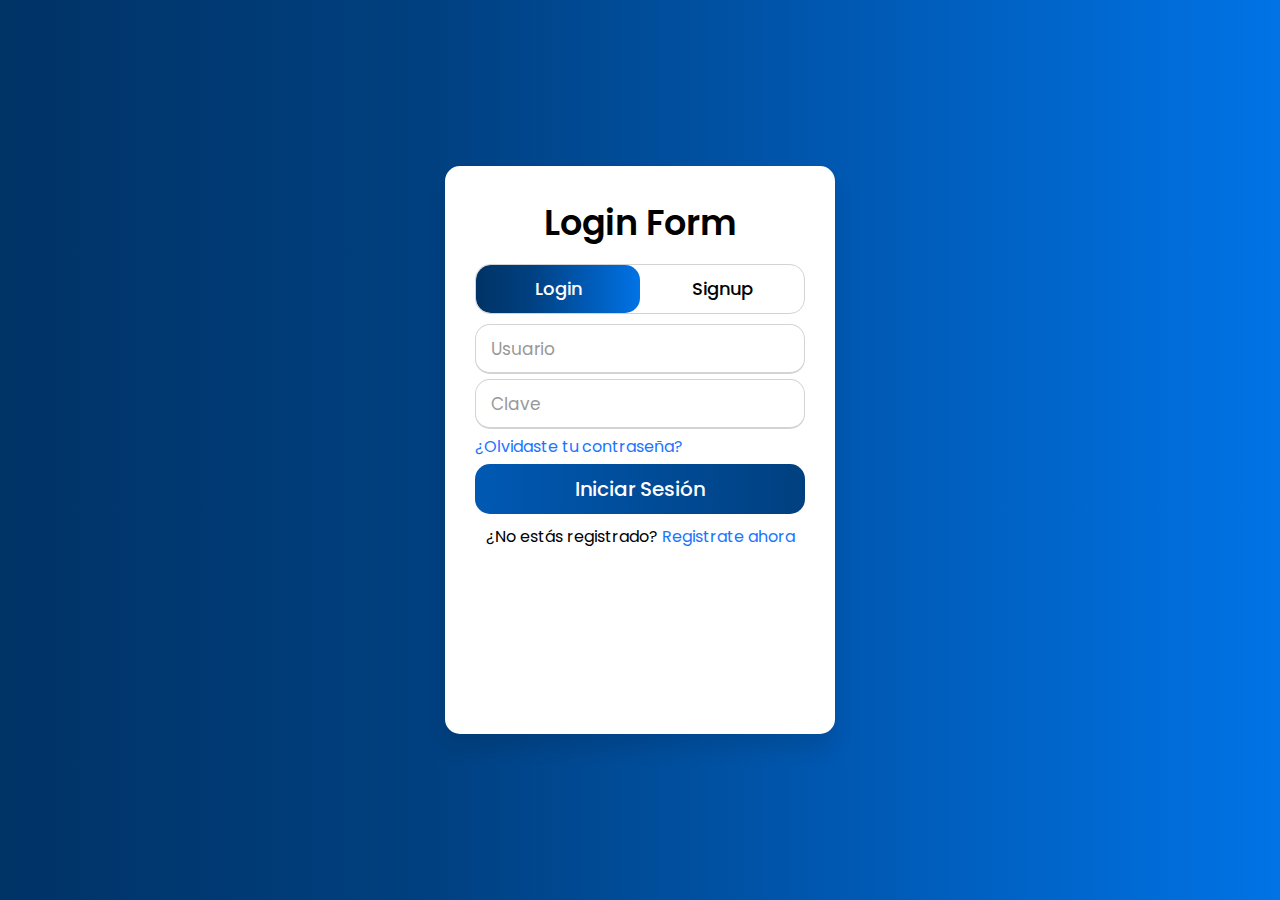
==== src/pages/registro.html @ 629d97b0 "first commit" ====
<!DOCTYPE html>
<html lang="en">

<head>
  <meta charset="UTF-8">
  <meta http-equiv="X-UA-Compatible" content="IE=edge">
  <meta name="viewport" content="width=device-width, initial-scale=1.0">
  <link rel="stylesheet" href="../css/registro.css">
  <title>Document</title>
</head>

<body>
  <div class="wrapper">
    <div class="title-text">
      <div class="title login">Login Form</div>
      <div class="title signup">Signup Form</div>
    </div>
    <div class="form-container">
      <div class="slide-controls">
        <input type="radio" name="slide" id="login" checked>
        <input type="radio" name="slide" id="signup">
        <label for="login" class="slide login">Login</label>
        <label for="signup" class="slide signup">Signup</label>
        <div class="slider-tab"></div>
      </div>
      <div class="form-inner">
        <form action="#" class="login">
          <div class="field">
            <input type="text" placeholder="Usuario" required>
          </div>
          <div class="field">
            <input type="password" placeholder="Clave" required>
          </div>
          <div class="pass-link"><a href="#">¿Olvidaste tu contraseña?</a></div>
          <div class="field btn">
            <div class="btn-layer"></div>
            <input type="submit" value="Iniciar Sesión">
          </div>
          <div class="signup-link">¿No estás registrado? <a href="">Registrate ahora</a></div>
        </form>
        <form action="#" class="signup">
          <div class="field">
            <input type="text" placeholder="Nombre" required>
          </div>
          <div class="field">
            <input type="text" placeholder="Apellidos" required>
          </div>
          <div class="field">
            <input type="text" placeholder="Usuario" required>
          </div>
          <div class="field">
            <input type="text" placeholder="Correo electronico" required>
          </div>
          <div class="field">
            <input type="password" placeholder="Clave" required>
          </div>
          <div class="field">
            <input type="password" placeholder="Confirma tu clave" required>
          </div>
          
          <div class="field btn">
            <div class="btn-layer"></div>
            <input type="submit" value="Registrarse">
          </div>
        </form>
      </div>
    </div>
  </div>

  <script src="../js/script.js"></script>
</body>

</html>
---- src/css/registro.css ----
@import url('https://fonts.googleapis.com/css?family=Poppins:400,500,600,700&display=swap');
*{
  margin: 0;
  padding: 0;
  box-sizing: border-box;
  font-family: 'Poppins', sans-serif;
}
html,body{
  display: grid;
  height: 100%;
  width: 100%;
  place-items: center;
  background: -webkit-linear-gradient(left, #003366,#004080,#0059b3
, #0073e6);
}
::selection{
  background: #1a75ff;
  color: #fff;
}
.wrapper{
  overflow: hidden;
  max-width: 390px;
  background: #fff;
  padding: 30px;
  border-radius: 15px;
  box-shadow: 0px 15px 20px rgba(0,0,0,0.1);
}
.wrapper .title-text{
  display: flex;
  width: 200%;
}
.wrapper .title{
  width: 50%;
  font-size: 35px;
  font-weight: 600;
  text-align: center;
  transition: all 0.6s cubic-bezier(0.68,-0.55,0.265,1.55);
}
.wrapper .slide-controls{
  position: relative;
  display: flex;
  height: 50px;
  width: 100%;
  overflow: hidden;
  margin: 15px 0 5px 0;
  justify-content: space-between;
  border: 1px solid lightgrey;
  border-radius: 15px;
}
.slide-controls .slide{
  height: 100%;
  width: 100%;
  color: #fff;
  font-size: 18px;
  font-weight: 500;
  text-align: center;
  line-height: 48px;
  cursor: pointer;
  z-index: 1;
  transition: all 0.6s ease;
}
.slide-controls label.signup{
  color: #000;
}
.slide-controls .slider-tab{
  position: absolute;
  height: 100%;
  width: 50%;
  left: 0;
  z-index: 0;
  border-radius: 15px;
  background: -webkit-linear-gradient(left,#003366,#004080,#0059b3
, #0073e6);
  transition: all 0.6s cubic-bezier(0.68,-0.55,0.265,1.55);
}
input[type="radio"]{
  display: none;
}
#signup:checked ~ .slider-tab{
  left: 50%;
}
#signup:checked ~ label.signup{
  color: #fff;
  cursor: default;
  user-select: none;
}
#signup:checked ~ label.login{
  color: #000;
}
#login:checked ~ label.signup{
  color: #000;
}
#login:checked ~ label.login{
  cursor: default;
  user-select: none;
}
.wrapper .form-container{
  width: 100%;
  overflow: hidden;
}
.form-container .form-inner{
  display: flex;
  width: 200%;
}

.form-container .form-inner form{
  width: 50%;
  transition: all 0.6s cubic-bezier(0.68,-0.55,0.265,1.55);
}
.form-inner form .field{
  height: 50px;
  width: 100%;
  margin-top: 5px;
}
.form-inner form .field input{
  height: 100%;
  width: 100%;
  outline: none;
  padding-left: 15px;
  border-radius: 15px;
  border: 1px solid lightgrey;
  border-bottom-width: 2px;
  font-size: 17px;
  transition: all 0.3s ease;
}
.form-inner form .field input:focus{
  border-color: #1a75ff;
  /* box-shadow: inset 0 0 3px #fb6aae; */
}
.form-inner form .field input::placeholder{
  color: #999;
  transition: all 0.3s ease;
}
form .field input:focus::placeholder{
  color: #1a75ff;
}
.form-inner form .pass-link{
  margin-top: 5px;
}
.form-inner form .signup-link{
  text-align: center;
  margin-top: 10px;
}
.form-inner form .pass-link a,
.form-inner form .signup-link a{
  color: #1a75ff;
  text-decoration: none;
}
.form-inner form .pass-link a:hover,
.form-inner form .signup-link a:hover{
  text-decoration: underline;
}
form .btn{
  height: 50px;
  width: 100%;
  border-radius: 15px;
  position: relative;
  overflow: hidden;
}
form .btn .btn-layer{
  height: 100%;
  width: 300%;
  position: absolute;
  left: -100%;
  background: -webkit-linear-gradient(right,#003366,#004080,#0059b3
, #0073e6);
  border-radius: 15px;
  transition: all 0.4s ease;;
}
form .btn:hover .btn-layer{
  left: 0;
}
form .btn input[type="submit"]{
  height: 100%;
  width: 100%;
  z-index: 1;
  position: relative;
  background: none;
  border: none;
  color: #fff;
  padding-left: 0;
  border-radius: 15px;
  font-size: 20px;
  font-weight: 500;
  cursor: pointer;
}
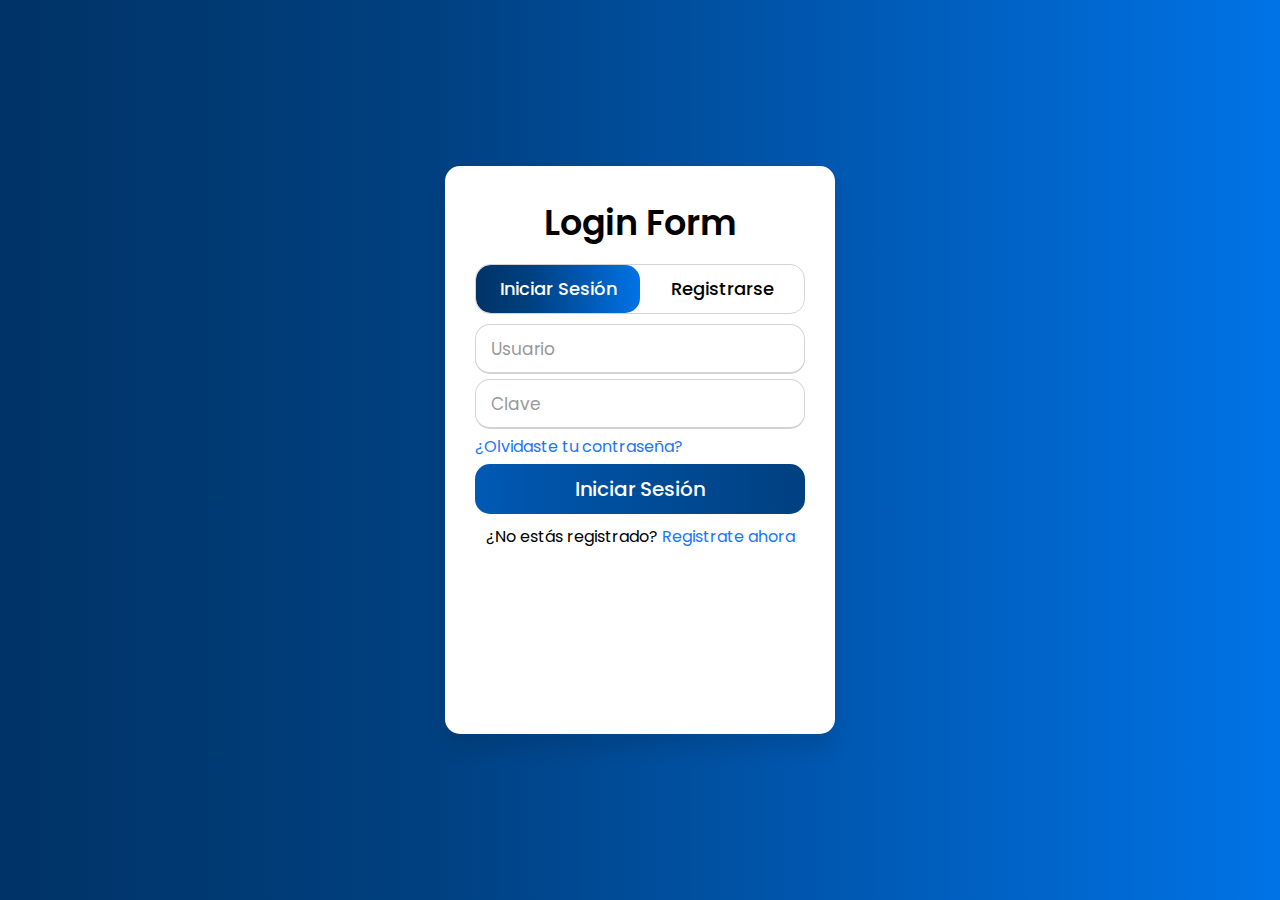
==== commit c5c5973d: "javascript transacciones" ====
--- a/src/pages/registro.html
+++ b/src/pages/registro.html
@@ -19,8 +19,8 @@
       <div class="slide-controls">
         <input type="radio" name="slide" id="login" checked>
         <input type="radio" name="slide" id="signup">
-        <label for="login" class="slide login">Login</label>
-        <label for="signup" class="slide signup">Signup</label>
+        <label for="login" class="slide login">Iniciar Sesión</label>
+        <label for="signup" class="slide signup">Registrarse</label>
         <div class="slider-tab"></div>
       </div>
       <div class="form-inner">
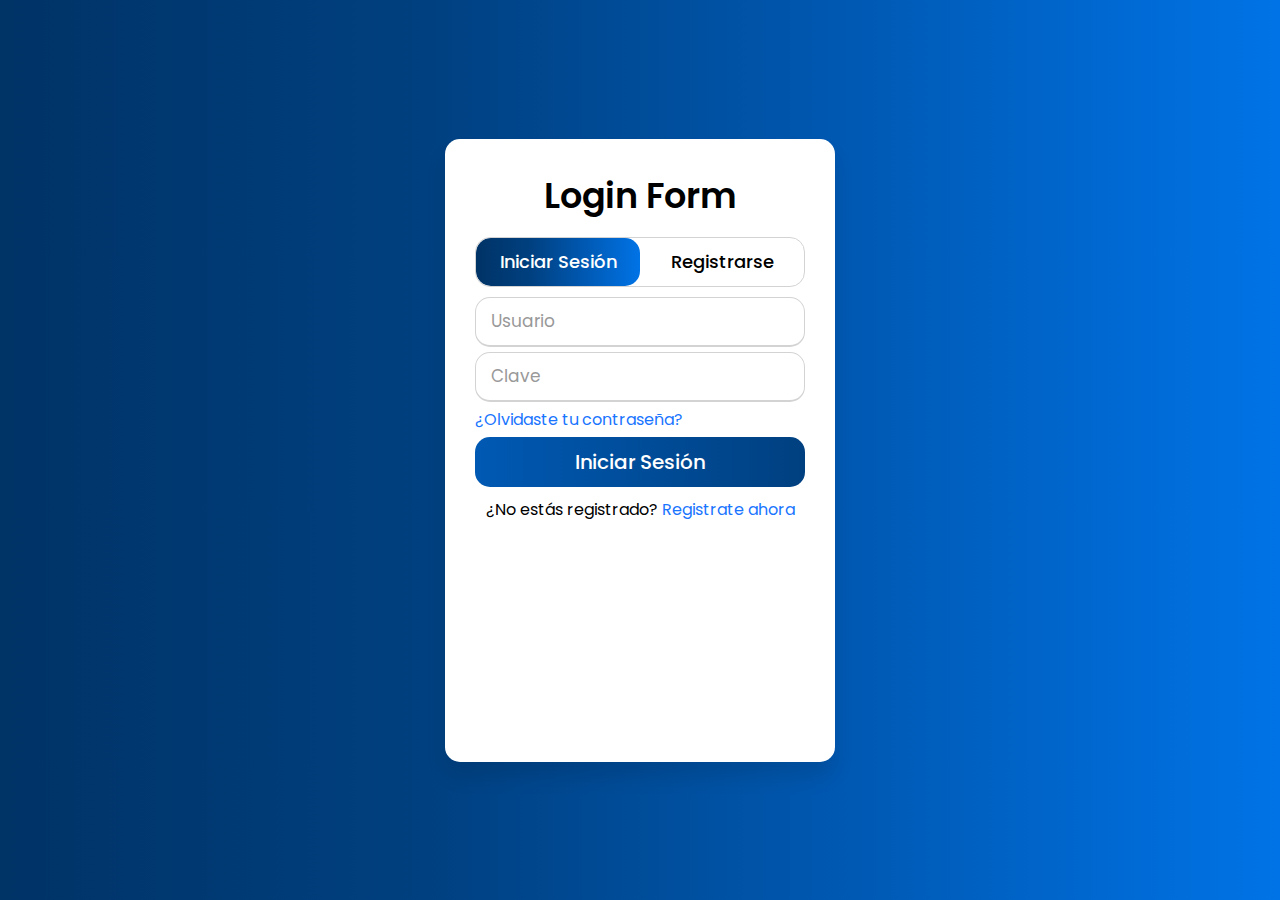
==== commit f669351d: "local Storage" ====
--- a/src/pages/registro.html
+++ b/src/pages/registro.html
@@ -24,50 +24,45 @@
         <div class="slider-tab"></div>
       </div>
       <div class="form-inner">
-        <form action="#" class="login">
-          <div class="field">
-            <input type="text" placeholder="Usuario" required>
-          </div>
-          <div class="field">
-            <input type="password" placeholder="Clave" required>
-          </div>
+        <form action="#" class="login" id="formLogin">
+          <div class="field"><input id="nameLogin" type="text" placeholder="Usuario" required></div>
+          <div class="field"><input id="passwordLogin" type="password" pattern="[0-9]*" maxlength="4" value=""
+              onkeypress="preventNonNumericalInput(event)" placeholder="Clave" required></div>
           <div class="pass-link"><a href="#">¿Olvidaste tu contraseña?</a></div>
           <div class="field btn">
-            <div class="btn-layer"></div>
-            <input type="submit" value="Iniciar Sesión">
+            <div class="btn-layer"></div><input type="submit" value="Iniciar Sesión">
           </div>
           <div class="signup-link">¿No estás registrado? <a href="">Registrate ahora</a></div>
         </form>
-        <form action="#" class="signup">
+        <form action="#" class="signup" id="formSignup">
+          <div class="field"><input id="nameSignup" type="text" placeholder="Nombre" required></div>
+          <div class="field"><input id="lastNameSignup" type="text" placeholder="Apellidos" required></div>
           <div class="field">
-            <input type="text" placeholder="Nombre" required>
+            <select id="genderSignup" name="gender" placeholder="Género" required>
+              <option value="" class="option">Género</option>
+              <option value="Masculino">Masculino</option>
+              <option value="Femenino">Femenino</option>
+              <option value="otro">Otro</option>
+            </select>
           </div>
-          <div class="field">
-            <input type="text" placeholder="Apellidos" required>
+          <div class="field"><input id="userNameSignup" type="text" placeholder="Usuario" required></div>
+          <div class="field"><input id="emailSignup" type="text" placeholder="Correo electronico" required></div>
+          <div class="field"><input id="passwordSignup" type="password" pattern="[0-9]*" maxlength="4" value=""
+              onkeypress="preventNonNumericalInput(event)" placeholder="Clave numérica de 4 digitos" required></div>
+          <div class="field"><input id="passwordConfirmation" type="password" pattern="[0-9]*" maxlength="4" value=""
+              onkeypress="preventNonNumericalInput(event)" placeholder="Confirma tu clave" required></div>
+          <div class="pass-link">
+            <p id="messagePassword"></p>
           </div>
-          <div class="field">
-            <input type="text" placeholder="Usuario" required>
-          </div>
-          <div class="field">
-            <input type="text" placeholder="Correo electronico" required>
-          </div>
-          <div class="field">
-            <input type="password" placeholder="Clave" required>
-          </div>
-          <div class="field">
-            <input type="password" placeholder="Confirma tu clave" required>
-          </div>
-          
           <div class="field btn">
-            <div class="btn-layer"></div>
-            <input type="submit" value="Registrarse">
+            <div class="btn-layer"></div><input type="submit" value="Registrarse">
           </div>
         </form>
       </div>
     </div>
   </div>
-
-  <script src="../js/script.js"></script>
+  <script src="../js/user.js"></script>
+  <script src="../js/signup.js"></script>
 </body>
 
 </html>--- a/src/css/registro.css
+++ b/src/css/registro.css
@@ -112,7 +112,7 @@
   width: 100%;
   margin-top: 5px;
 }
-.form-inner form .field input{
+.form-inner form .field input, .field select{
   height: 100%;
   width: 100%;
   outline: none;
@@ -127,7 +127,7 @@
   border-color: #1a75ff;
   /* box-shadow: inset 0 0 3px #fb6aae; */
 }
-.form-inner form .field input::placeholder{
+.form-inner form .field input::placeholder, select option p{
   color: #999;
   transition: all 0.3s ease;
 }
